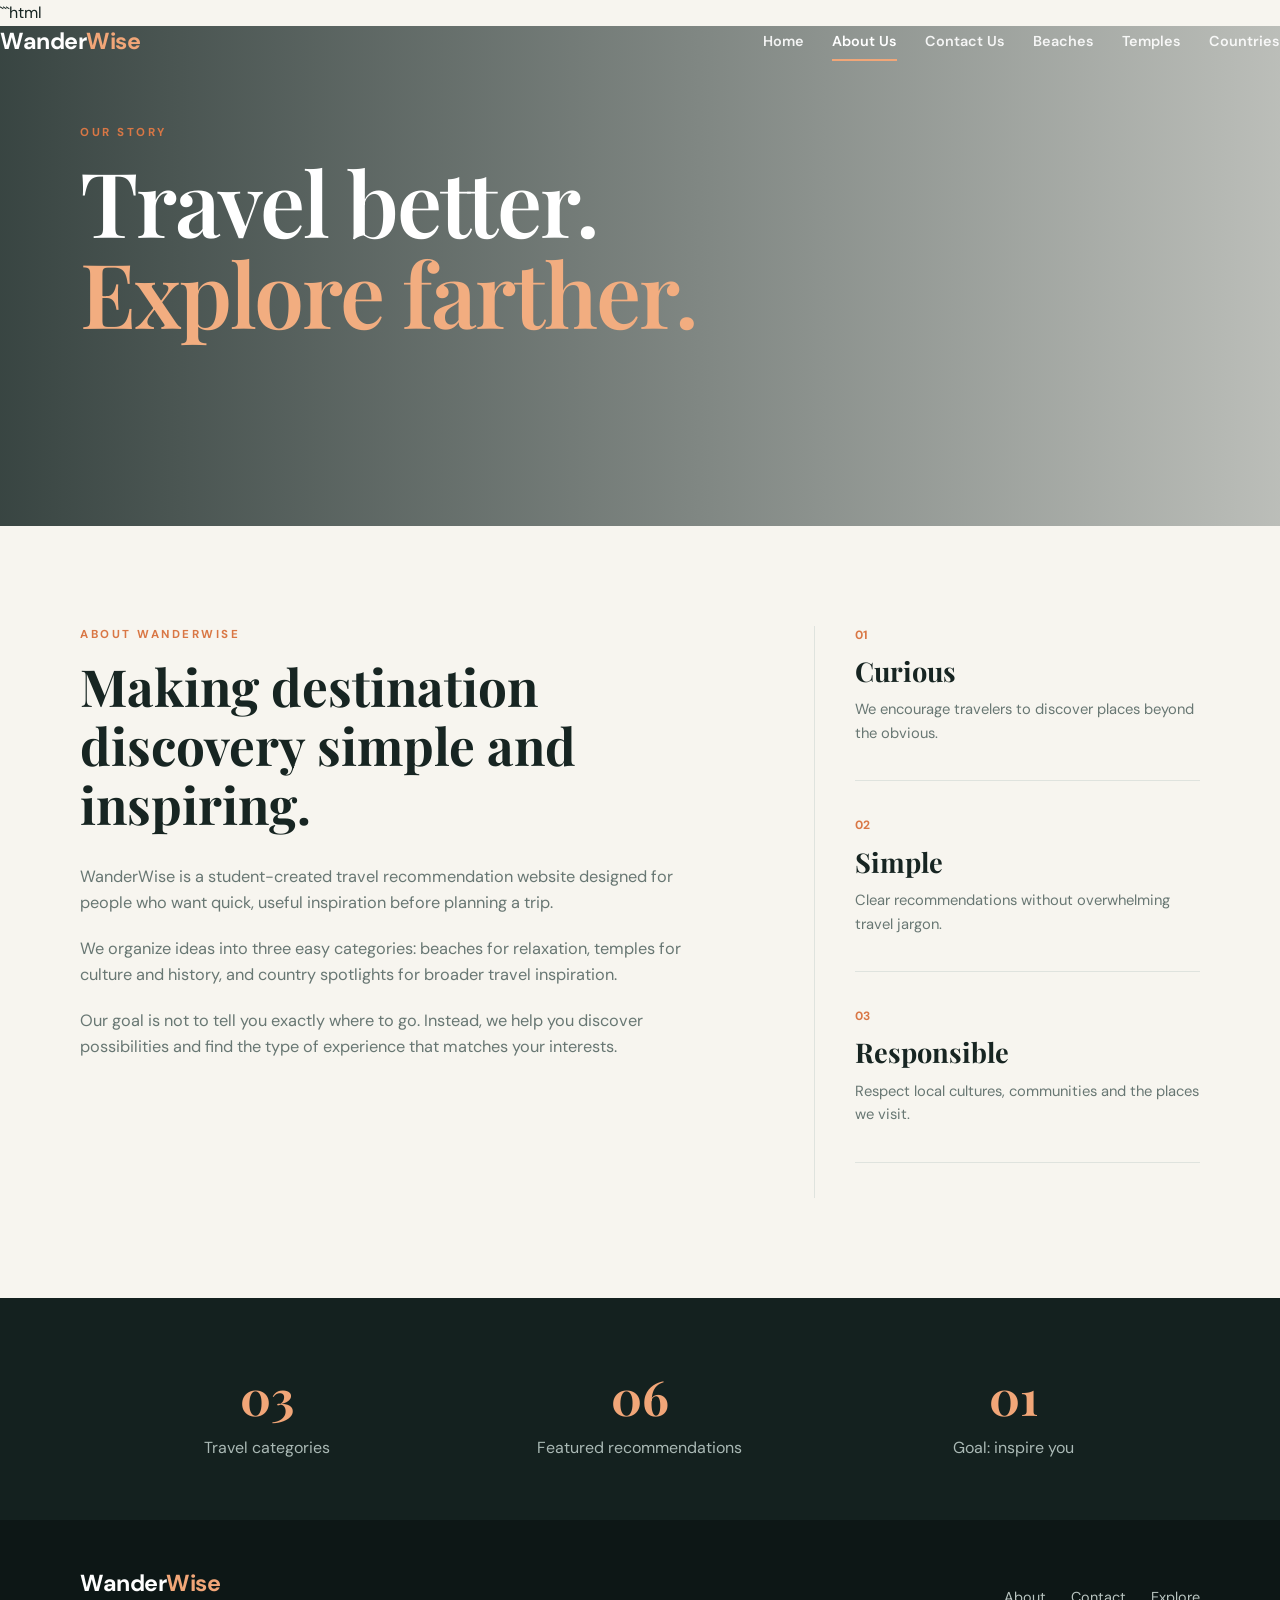
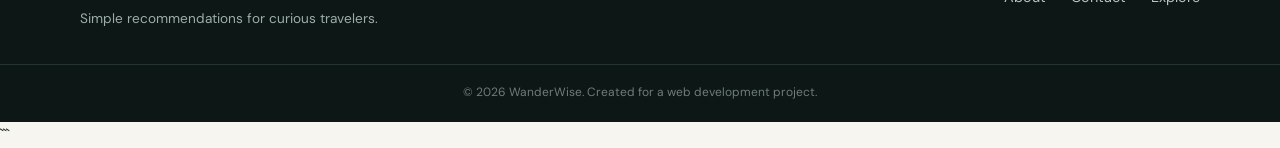
==== about.html @ 17f6d10f "added" ====
```html
<!DOCTYPE html>
<html lang="en">

<head>

    <meta charset="UTF-8">

    <meta name="viewport"
          content="width=device-width, initial-scale=1.0">

    <title>
        About Us | WanderWise
    </title>

    <link rel="stylesheet" href="style.css">

</head>


<body>


<header class="site-header">

    <nav class="navbar">

        <a href="index.html" class="logo">
            Wander<span>Wise</span>
        </a>

        <button class="menu-toggle">
            ☰
        </button>

        <div class="nav-links">

            <a href="index.html">
                Home
            </a>

            <a href="about.html" class="active">
                About Us
            </a>

            <a href="contact.html">
                Contact Us
            </a>

            <a href="index.html#beaches">
                Beaches
            </a>

            <a href="index.html#temples">
                Temples
            </a>

            <a href="index.html#countries">
                Countries
            </a>

        </div>

    </nav>

</header>


<main>


<section class="page-hero about-hero">

    <div class="container">

        <p class="eyebrow">
            OUR STORY
        </p>

        <h1>
            Travel better.
            <br>
            <span>Explore farther.</span>
        </h1>

    </div>

</section>



<section class="about-content container">


    <div class="about-main">

        <p class="eyebrow">
            ABOUT WANDERWISE
        </p>

        <h2>
            Making destination discovery
            simple and inspiring.
        </h2>

        <p>

            WanderWise is a student-created travel
            recommendation website designed for people
            who want quick, useful inspiration before
            planning a trip.

        </p>

        <p>

            We organize ideas into three easy categories:
            beaches for relaxation, temples for culture
            and history, and country spotlights for
            broader travel inspiration.

        </p>

        <p>

            Our goal is not to tell you exactly where
            to go. Instead, we help you discover
            possibilities and find the type of experience
            that matches your interests.

        </p>

    </div>


    <aside class="values">


        <div>

            <span>
                01
            </span>

            <h3>
                Curious
            </h3>

            <p>
                We encourage travelers to discover
                places beyond the obvious.
            </p>

        </div>


        <div>

            <span>
                02
            </span>

            <h3>
                Simple
            </h3>

            <p>
                Clear recommendations without
                overwhelming travel jargon.
            </p>

        </div>


        <div>

            <span>
                03
            </span>

            <h3>
                Responsible
            </h3>

            <p>
                Respect local cultures, communities
                and the places we visit.
            </p>

        </div>


    </aside>


</section>



<section class="dark-section">

    <div class="container stats">

        <div>

            <strong>
                03
            </strong>

            <span>
                Travel categories
            </span>

        </div>


        <div>

            <strong>
                06
            </strong>

            <span>
                Featured recommendations
            </span>

        </div>


        <div>

            <strong>
                01
            </strong>

            <span>
                Goal: inspire you
            </span>

        </div>

    </div>

</section>


</main>



<footer>

    <div class="container footer-inner">

        <div>

            <a href="index.html" class="logo">
                Wander<span>Wise</span>
            </a>

            <p>
                Simple recommendations for curious travelers.
            </p>

        </div>


        <div class="footer-links">

            <a href="about.html">
                About
            </a>

            <a href="contact.html">
                Contact
            </a>

            <a href="index.html#recommendations">
                Explore
            </a>

        </div>

    </div>


    <p class="copyright">

        © 2026 WanderWise.
        Created for a web development project.

    </p>

</footer>


<script src="script.js"></script>

</body>

</html>
```
---- style.css ----
@import url('https://fonts.googleapis.com/css2?family=DM+Sans:wght@400;500;600;700&family=Playfair+Display:wght@500;600;700&display=swap');


:root {

    --ink: #172522;
    --muted: #687773;
    --cream: #f7f5ef;
    --paper: #ffffff;
    --accent: #d97745;
    --line: #dfe3de;
    --dark: #14211f;

}


* {

    box-sizing: border-box;
    margin: 0;
    padding: 0;

}


html {

    scroll-behavior: smooth;

}


body {

    font-family: 'DM Sans', sans-serif;

    color: var(--ink);

    background: var(--cream);

    line-height: 1.6;

}


.container {

    width: min(1120px, 90%);

    margin: auto;

}


/* ================= HEADER ================= */

.site-header {

    position: absolute;

    top: 0;

    left: 0;

    width: 100%;

    z-index: 10;

}


.navbar {

    height: 84px;

    display: flex;

    align-items: center;

    justify-content: space-between;

}


.logo {

    font-weight: 700;

    font-size: 1.45rem;

    text-decoration: none;

    color: white;

    letter-spacing: -0.5px;

}


.logo span {

    color: #f1a678;

}


.nav-links {

    display: flex;

    gap: 28px;

    align-items: center;

}


.nav-links a {

    color: white;

    text-decoration: none;

    font-size: 0.9rem;

    font-weight: 600;

    opacity: 0.9;

    position: relative;

}


.nav-links a:hover,
.nav-links a.active {

    opacity: 1;

}


.nav-links a.active::after {

    content: '';

    height: 2px;

    background: #f1a678;

    position: absolute;

    left: 0;

    right: 0;

    bottom: -7px;

}


.menu-toggle {

    display: none;

    background: none;

    border: 0;

    color: white;

    font-size: 1.7rem;

}


/* ================= HERO ================= */

.hero {

    min-height: 680px;

    background:

        url('https://images.unsplash.com/photo-1500534623283-312aade485b7?auto=format&fit=crop&w=1800&q=90')

        center / cover;

}


.hero-overlay {

    min-height: 680px;

    background:

        linear-gradient(
            90deg,
            rgba(10, 25, 23, 0.82),
            rgba(10, 25, 23, 0.25)
        );

}


.hero-content {

    padding-top: 205px;

    color: white;

}


.eyebrow {

    font-size: 0.72rem;

    letter-spacing: 2.5px;

    font-weight: 700;

    color: var(--accent);

    margin-bottom: 13px;

}


.hero h1,
.page-hero h1 {

    font-family: 'Playfair Display', serif;

    font-size: clamp(3.2rem, 7vw, 6rem);

    line-height: 1.02;

    font-weight: 600;

    letter-spacing: -2px;

}


.hero h1 span,
.page-hero h1 span {

    color: #f2ad80;

}


.hero-text {

    max-width: 590px;

    margin: 25px 0 32px;

    font-size: 1.1rem;

    color: #e6ece9;

}


.btn {

    display: inline-block;

    background: var(--accent);

    color: white;

    border: 0;

    padding: 14px 24px;

    text-decoration: none;

    font-weight: 700;

    cursor: pointer;

    font-family: inherit;

}


.btn:hover {

    background: #bd5e31;

}


/* ================= INTRO ================= */

.intro {

    display: grid;

    grid-template-columns: 1fr 1fr;

    gap: 80px;

    padding: 100px 0 80px;

    align-items: end;

}


.intro h2,
.section-heading h2,
.about-main h2,
.contact-info h2 {

    font-family: 'Playfair Display', serif;

    font-size: clamp(2rem, 4vw, 3.2rem);

    line-height: 1.15;

}


.intro > p {

    color: var(--muted);

    font-size: 1.05rem;

}


/* ================= SECTIONS ================= */

.section {

    padding-bottom: 110px;

}


.section-heading {

    margin-bottom: 60px;

}


.category {

    margin-top: 65px;

}


.category-title {

    display: flex;

    justify-content: space-between;

    align-items: end;

    border-bottom: 1px solid var(--line);

    padding-bottom: 18px;

    margin-bottom: 26px;

}


.category-title > div {

    display: flex;

    align-items: center;

    gap: 20px;

}


.category-title h3 {

    font-family: 'Playfair Display', serif;

    font-size: 2.1rem;

}


.category-title > p {

    color: var(--muted);

}


.number {

    font-size: 0.75rem;

    color: var(--accent);

    font-weight: 700;

}


.cards {

    display: grid;

    grid-template-columns: 1fr 1fr;

    gap: 28px;

}


/* ================= CARDS ================= */

.card {

    background: var(--paper);

    overflow: hidden;

    box-shadow:
        0 7px 25px rgba(20, 33, 31, 0.06);

}


.card img {

    width: 100%;

    height: 290px;

    object-fit: cover;

    display: block;

}


.card-body {

    padding: 25px 27px 28px;

}


.tag {

    font-size: 0.68rem;

    text-transform: uppercase;

    letter-spacing: 1.5px;

    color: var(--accent);

    font-weight: 700;

}


.card h4 {

    font-family: 'Playfair Display', serif;

    font-size: 1.65rem;

    margin: 7px 0;

}


.card p {

    color: var(--muted);

}


/* ================= QUOTE ================= */

.quote {

    background: var(--dark);

    color: white;

    padding: 80px 0;

    text-align: center;

}


.quote p {

    font-family: 'Playfair Display', serif;

    font-size: 2.1rem;

    max-width: 780px;

    margin: auto;

    line-height: 1.3;

}


.quote span {

    display: block;

    margin-top: 16px;

    color: #9eb0ab;

    font-size: 0.9rem;

}


/* ================= FOOTER ================= */

footer {

    background: #0d1716;

    color: #9caeaa;

    padding: 45px 0 20px;

}


.footer-inner {

    display: flex;

    justify-content: space-between;

    align-items: center;

}


.footer-inner .logo {

    color: white;

}


.footer-inner p {

    font-size: 0.85rem;

    margin-top: 5px;

}


.footer-links {

    display: flex;

    gap: 25px;

}


.footer-links a {

    color: #b9c5c1;

    text-decoration: none;

    font-size: 0.9rem;

}


.copyright {

    text-align: center;

    border-top: 1px solid #253330;

    margin-top: 35px;

    padding-top: 18px;

    font-size: 0.75rem;

    color: #6f7d79;

}


/* ================= INNER PAGE HERO ================= */

.page-hero {

    min-height: 500px;

    color: white;

    display: flex;

    align-items: end;

    padding-bottom: 90px;

    background-size: cover;

    background-position: center;

}


.about-hero {

    background-image:

        linear-gradient(
            90deg,
            rgba(9, 25, 23, 0.8),
            rgba(9, 25, 23, 0.25)
        ),

        url('https://images.unsplash.com/photo-1530789253388-582c481c54b0?auto=format&fit=crop&w=1800&q=85');

}


.contact-hero {

    background-image:

        linear-gradient(
            90deg,
            rgba(9, 25, 23, 0.82),
            rgba(9, 25, 23, 0.3)
        ),

        url('https://images.unsplash.com/photo-1494783367193-149034c05e8f?auto=format&fit=crop&w=1800&q=85');

}


/* ================= ABOUT ================= */

.about-content {

    display: grid;

    grid-template-columns: 1.25fr 0.75fr;

    gap: 90px;

    padding: 100px 0;

}


.about-main h2 {

    margin-bottom: 30px;

}


.about-main p:not(.eyebrow) {

    color: var(--muted);

    margin-bottom: 20px;

    font-size: 1.02rem;

}


.values {

    border-left: 1px solid var(--line);

    padding-left: 40px;

}


.values div {

    padding: 0 0 35px;

    margin-bottom: 35px;

    border-bottom: 1px solid var(--line);

}


.values span {

    color: var(--accent);

    font-weight: 700;

    font-size: 0.75rem;

}


.values h3 {

    font-family: 'Playfair Display', serif;

    font-size: 1.7rem;

    margin: 5px 0;

}


.values p {

    color: var(--muted);

    font-size: 0.92rem;

}


.dark-section {

    background: var(--dark);

    color: white;

    padding: 60px 0;

}


.stats {

    display: grid;

    grid-template-columns: repeat(3, 1fr);

    text-align: center;

}


.stats strong {

    display: block;

    font-family: 'Playfair Display', serif;

    font-size: 3rem;

    color: #f1a678;

}


.stats span {

    color: #aab9b5;

}


/* ================= CONTACT ================= */

.contact-grid {

    display: grid;

    grid-template-columns: 0.8fr 1.2fr;

    gap: 100px;

    padding: 100px 0;

}


.contact-info h2 {

    margin-bottom: 20px;

}


.contact-info > p:not(.eyebrow) {

    color: var(--muted);

    margin-bottom: 40px;

}


.contact-detail {

    padding: 18px 0;

    border-top: 1px solid var(--line);

}


.contact-detail strong {

    display: block;

    font-size: 0.75rem;

    text-transform: uppercase;

    letter-spacing: 1px;

    color: var(--accent);

}


.contact-detail span {

    color: var(--muted);

}


.contact-form {

    background: white;

    padding: 40px;

    box-shadow:
        0 10px 35px rgba(20, 33, 31, 0.07);

}


.contact-form label {

    display: block;

    font-weight: 600;

    font-size: 0.85rem;

    margin: 0 0 7px;

}


.contact-form input,
.contact-form textarea {

    width: 100%;

    border: 1px solid #d7ddda;

    padding: 13px 14px;

    margin-bottom: 20px;

    font: inherit;

    background: #fafbf9;

    outline: none;

}


.contact-form input:focus,
.contact-form textarea:focus {

    border-color: var(--accent);

}


.form-message {

    font-size: 0.85rem;

    color: var(--accent);

    margin-top: 12px;

}


/* ================= MOBILE ================= */

@media (max-width: 760px) {


    .nav-links {

        display: none;

        position: absolute;

        top: 70px;

        left: 5%;

        right: 5%;

        background: #14211f;

        padding: 22px;

        flex-direction: column;

        gap: 18px;

    }


    .nav-links.open {

        display: flex;

    }


    .menu-toggle {

        display: block;

    }


    .hero,
    .hero-overlay {

        min-height: 620px;

    }


    .hero-content {

        padding-top: 160px;

    }


    .intro,
    .about-content,
    .contact-grid {

        grid-template-columns: 1fr;

        gap: 40px;

        padding-top: 70px;

    }


    .cards {

        grid-template-columns: 1fr;

    }


    .category-title {

        display: block;

    }


    .category-title > p {

        margin-top: 8px;

    }


    .card img {

        height: 240px;

    }


    .page-hero {

        min-height: 430px;

        padding-bottom: 60px;

    }


    .about-content {

        padding-bottom: 70px;

    }


    .values {

        border-left: 0;

        border-top: 1px solid var(--line);

        padding: 35px 0 0;

    }


    .stats {

        grid-template-columns: 1fr;

        gap: 30px;

    }


    .contact-grid {

        padding-bottom: 80px;

    }


    .footer-inner {

        display: block;

    }


    .footer-links {

        margin-top: 25px;

    }


    .quote p {

        font-size: 1.6rem;

    }

}
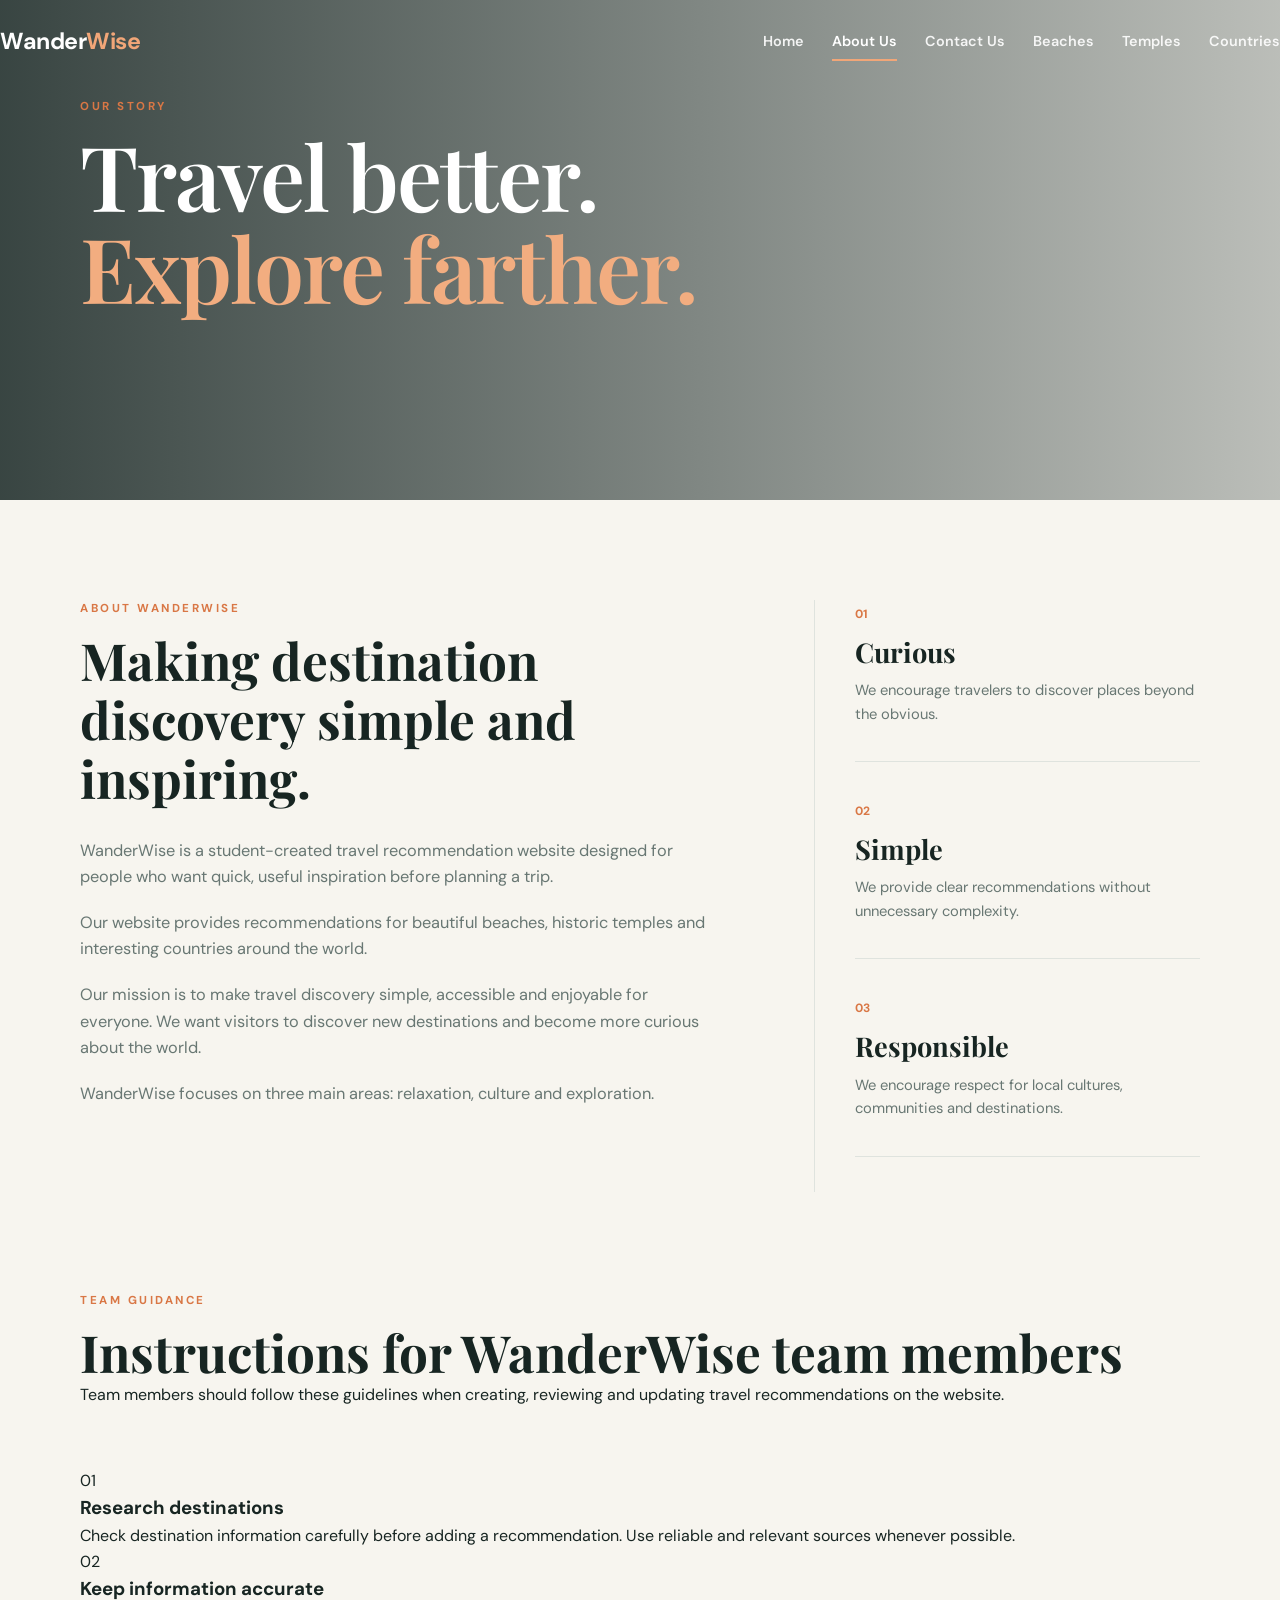
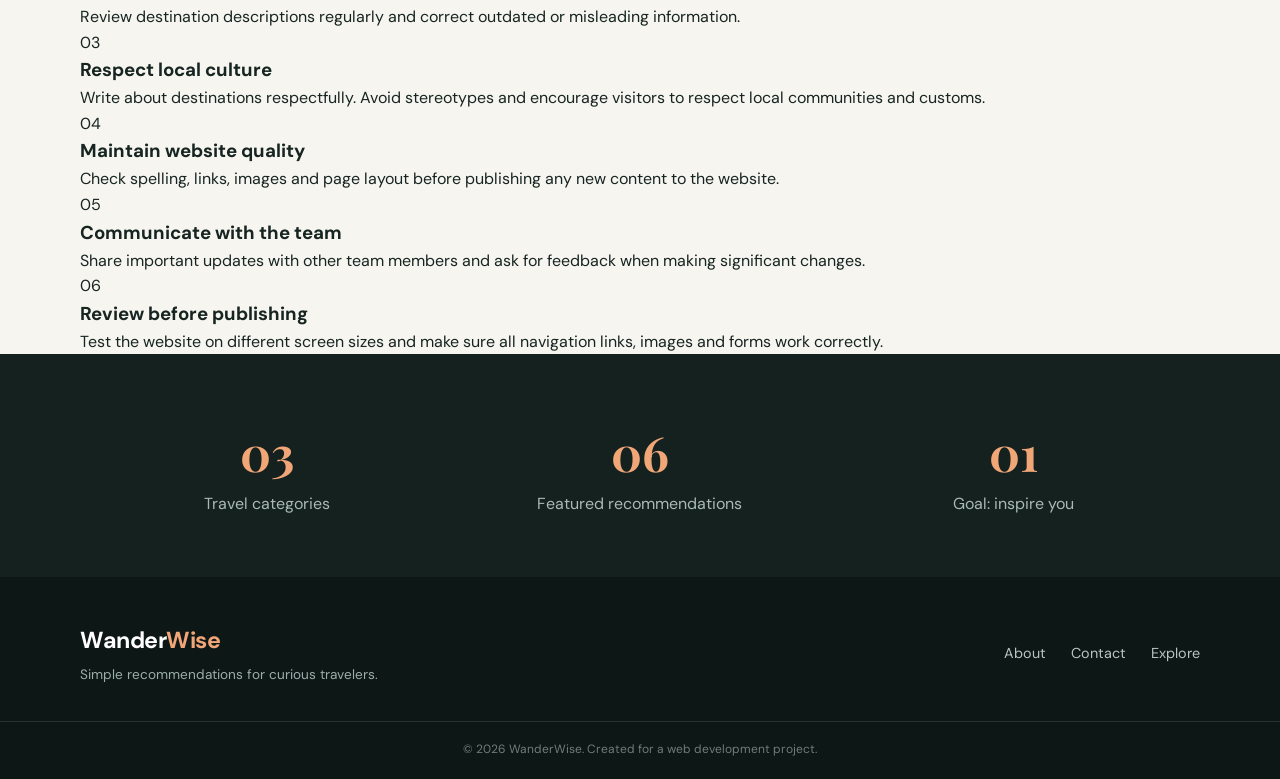
==== commit 259fda5b: "added" ====
--- a/about.html
+++ b/about.html
@@ -1,4 +1,3 @@
-```html
 <!DOCTYPE html>
 <html lang="en">
 
@@ -21,6 +20,8 @@
 <body>
 
 
+<!-- ================= NAVIGATION ================= -->
+
 <header class="site-header">
 
     <nav class="navbar">
@@ -29,7 +30,7 @@
             Wander<span>Wise</span>
         </a>
 
-        <button class="menu-toggle">
+        <button class="menu-toggle" aria-label="Open navigation">
             ☰
         </button>
 
@@ -69,6 +70,8 @@
 <main>
 
 
+<!-- ================= ABOUT HERO ================= -->
+
 <section class="page-hero about-hero">
 
     <div class="container">
@@ -78,9 +81,12 @@
         </p>
 
         <h1>
+
             Travel better.
             <br>
+
             <span>Explore farther.</span>
+
         </h1>
 
     </div>
@@ -88,9 +94,9 @@
 </section>
 
 
+<!-- ================= COMPANY INFORMATION ================= -->
 
 <section class="about-content container">
-
 
     <div class="about-main">
 
@@ -114,27 +120,34 @@
 
         <p>
 
-            We organize ideas into three easy categories:
-            beaches for relaxation, temples for culture
-            and history, and country spotlights for
-            broader travel inspiration.
+            Our website provides recommendations for
+            beautiful beaches, historic temples and
+            interesting countries around the world.
 
         </p>
 
         <p>
 
-            Our goal is not to tell you exactly where
-            to go. Instead, we help you discover
-            possibilities and find the type of experience
-            that matches your interests.
+            Our mission is to make travel discovery
+            simple, accessible and enjoyable for everyone.
+            We want visitors to discover new destinations
+            and become more curious about the world.
+
+        </p>
+
+        <p>
+
+            WanderWise focuses on three main areas:
+            relaxation, culture and exploration.
 
         </p>
 
     </div>
 
 
+    <!-- ================= COMPANY VALUES ================= -->
+
     <aside class="values">
-
 
         <div>
 
@@ -165,8 +178,8 @@
             </h3>
 
             <p>
-                Clear recommendations without
-                overwhelming travel jargon.
+                We provide clear recommendations
+                without unnecessary complexity.
             </p>
 
         </div>
@@ -183,19 +196,182 @@
             </h3>
 
             <p>
-                Respect local cultures, communities
-                and the places we visit.
-            </p>
-
-        </div>
-
+                We encourage respect for local cultures,
+                communities and destinations.
+            </p>
+
+        </div>
 
     </aside>
 
-
 </section>
 
 
+<!-- ================= TEAM GUIDANCE ================= -->
+
+<section class="team-guidelines">
+
+    <div class="container">
+
+        <div class="section-heading">
+
+            <p class="eyebrow">
+                TEAM GUIDANCE
+            </p>
+
+            <h2>
+                Instructions for WanderWise team members
+            </h2>
+
+            <p class="guidelines-intro">
+
+                Team members should follow these guidelines
+                when creating, reviewing and updating travel
+                recommendations on the website.
+
+            </p>
+
+        </div>
+
+
+        <div class="guideline-grid">
+
+
+            <div class="guideline-card">
+
+                <span class="guideline-number">
+                    01
+                </span>
+
+                <h3>
+                    Research destinations
+                </h3>
+
+                <p>
+
+                    Check destination information carefully
+                    before adding a recommendation. Use
+                    reliable and relevant sources whenever
+                    possible.
+
+                </p>
+
+            </div>
+
+
+            <div class="guideline-card">
+
+                <span class="guideline-number">
+                    02
+                </span>
+
+                <h3>
+                    Keep information accurate
+                </h3>
+
+                <p>
+
+                    Review destination descriptions regularly
+                    and correct outdated or misleading
+                    information.
+
+                </p>
+
+            </div>
+
+
+            <div class="guideline-card">
+
+                <span class="guideline-number">
+                    03
+                </span>
+
+                <h3>
+                    Respect local culture
+                </h3>
+
+                <p>
+
+                    Write about destinations respectfully.
+                    Avoid stereotypes and encourage visitors
+                    to respect local communities and customs.
+
+                </p>
+
+            </div>
+
+
+            <div class="guideline-card">
+
+                <span class="guideline-number">
+                    04
+                </span>
+
+                <h3>
+                    Maintain website quality
+                </h3>
+
+                <p>
+
+                    Check spelling, links, images and page
+                    layout before publishing any new content
+                    to the website.
+
+                </p>
+
+            </div>
+
+
+            <div class="guideline-card">
+
+                <span class="guideline-number">
+                    05
+                </span>
+
+                <h3>
+                    Communicate with the team
+                </h3>
+
+                <p>
+
+                    Share important updates with other team
+                    members and ask for feedback when making
+                    significant changes.
+
+                </p>
+
+            </div>
+
+
+            <div class="guideline-card">
+
+                <span class="guideline-number">
+                    06
+                </span>
+
+                <h3>
+                    Review before publishing
+                </h3>
+
+                <p>
+
+                    Test the website on different screen
+                    sizes and make sure all navigation links,
+                    images and forms work correctly.
+
+                </p>
+
+            </div>
+
+
+        </div>
+
+    </div>
+
+</section>
+
+
+<!-- ================= STATISTICS ================= -->
 
 <section class="dark-section">
 
@@ -247,6 +423,7 @@
 </main>
 
 
+<!-- ================= FOOTER ================= -->
 
 <footer>
 
@@ -298,5 +475,4 @@
 
 </body>
 
-</html>
-```+</html>
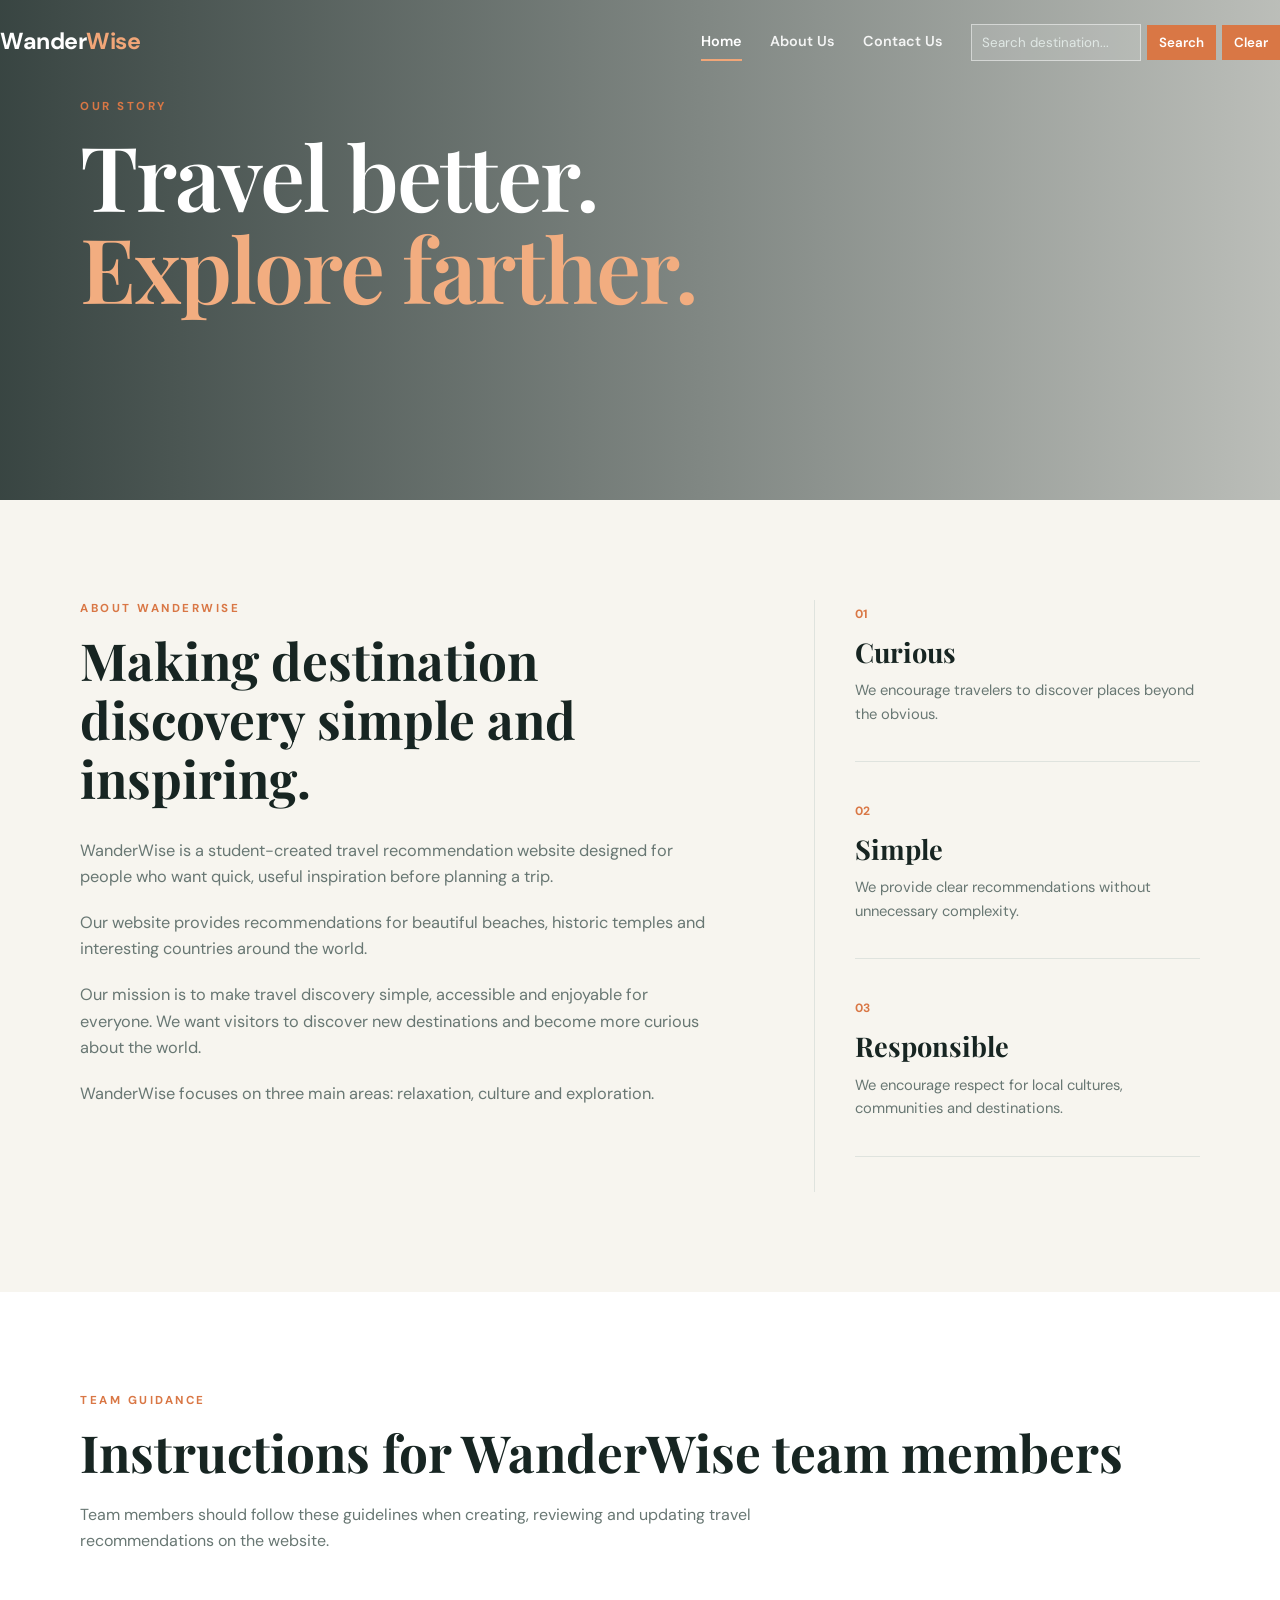
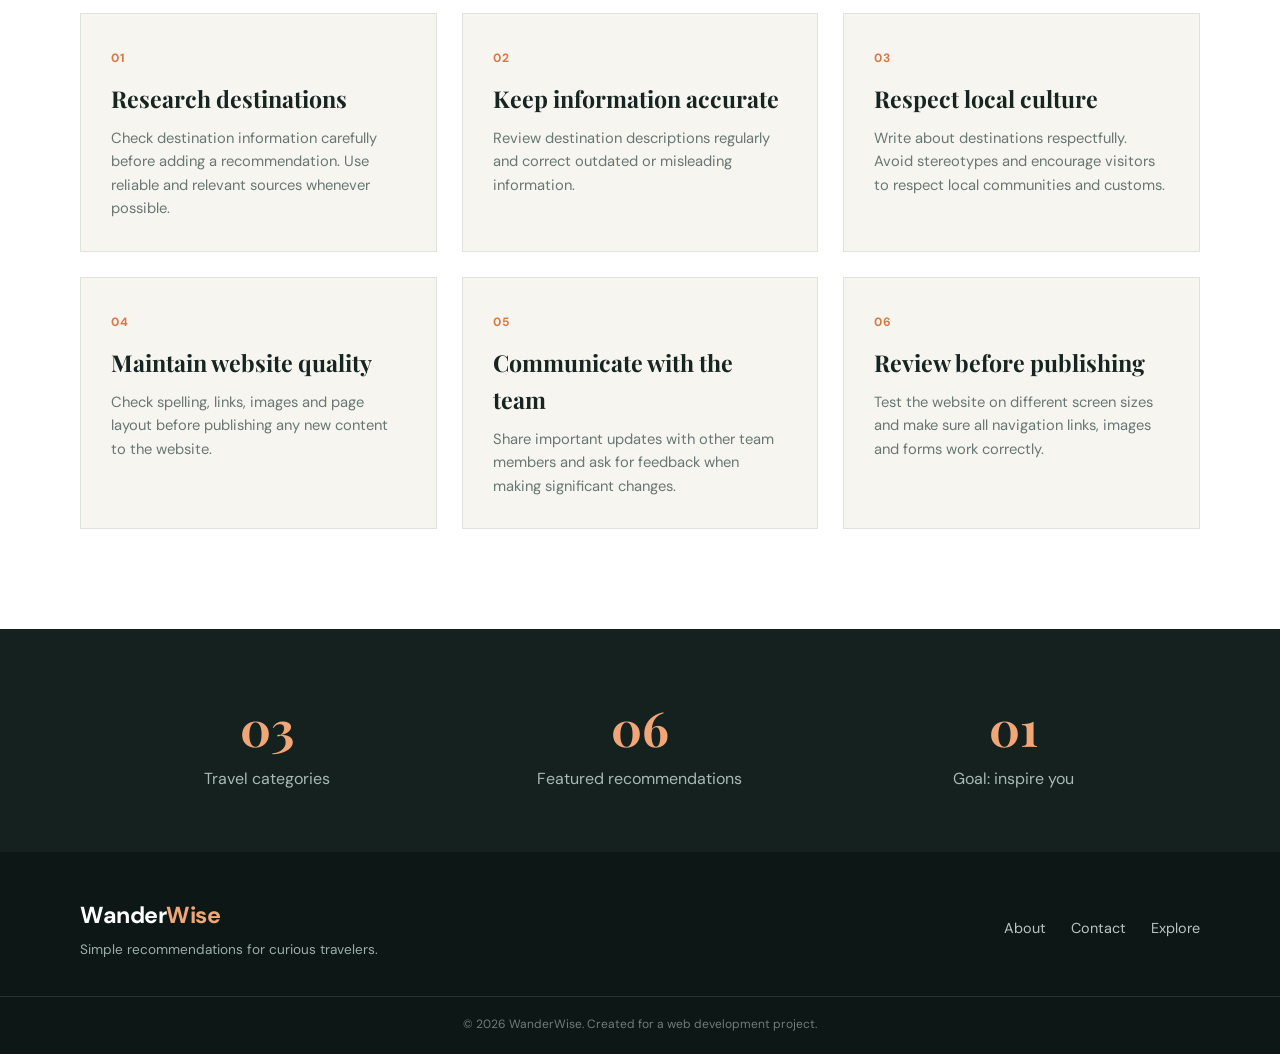
==== commit a48edf0b: "added" ====
--- a/about.html
+++ b/about.html
@@ -26,39 +26,68 @@
 
     <nav class="navbar">
 
+        <!-- Website Logo -->
+
         <a href="index.html" class="logo">
             Wander<span>Wise</span>
         </a>
 
+
+        <!-- Mobile Menu Button -->
+
         <button class="menu-toggle" aria-label="Open navigation">
             ☰
         </button>
 
+
+        <!-- Navigation Bar -->
+
         <div class="nav-links">
 
-            <a href="index.html">
+            <!-- Home -->
+
+            <a href="index.html" class="active">
                 Home
             </a>
 
-            <a href="about.html" class="active">
+
+            <!-- About Us -->
+
+            <a href="about.html">
                 About Us
             </a>
+
+
+            <!-- Contact Us -->
 
             <a href="contact.html">
                 Contact Us
             </a>
 
-            <a href="index.html#beaches">
-                Beaches
-            </a>
-
-            <a href="index.html#temples">
-                Temples
-            </a>
-
-            <a href="index.html#countries">
-                Countries
-            </a>
+
+            <!-- Search Form -->
+
+            <form class="search-form" id="searchForm">
+
+                <input
+                    type="text"
+                    id="searchInput"
+                    placeholder="Search destination..."
+                    aria-label="Search destination"
+                >
+
+                <button type="submit">
+                    Search
+                </button>
+
+                <button
+                    type="button"
+                    id="clearSearch"
+                >
+                    Clear
+                </button>
+
+            </form>
 
         </div>
 
--- a/style.css
+++ b/style.css
@@ -1077,3 +1077,198 @@
     }
 
 }
+
+/* ================= TEAM GUIDELINES ================= */
+
+.team-guidelines {
+
+    background: #ffffff;
+
+    padding: 100px 0;
+
+}
+
+
+.guidelines-intro {
+
+    max-width: 700px;
+
+    color: var(--muted);
+
+    margin-top: 20px;
+
+}
+
+
+.guideline-grid {
+
+    display: grid;
+
+    grid-template-columns: repeat(3, 1fr);
+
+    gap: 25px;
+
+    margin-top: 50px;
+
+}
+
+
+.guideline-card {
+
+    background: var(--cream);
+
+    padding: 30px;
+
+    border: 1px solid var(--line);
+
+    transition: transform 0.25s ease,
+                box-shadow 0.25s ease;
+
+}
+
+
+.guideline-card:hover {
+
+    transform: translateY(-5px);
+
+    box-shadow:
+        0 10px 30px rgba(20, 33, 31, 0.08);
+
+}
+
+
+.guideline-number {
+
+    color: var(--accent);
+
+    font-size: 0.75rem;
+
+    font-weight: 700;
+
+    letter-spacing: 1px;
+
+}
+
+
+.guideline-card h3 {
+
+    font-family: 'Playfair Display', serif;
+
+    font-size: 1.45rem;
+
+    margin: 10px 0;
+
+}
+
+
+.guideline-card p {
+
+    color: var(--muted);
+
+    font-size: 0.92rem;
+
+}
+
+
+/* ================= MOBILE TEAM GUIDELINES ================= */
+
+@media (max-width: 760px) {
+
+    .guideline-grid {
+
+        grid-template-columns: 1fr;
+
+    }
+
+    .team-guidelines {
+
+        padding: 70px 0;
+
+    }
+
+}
+
+
+/* ================= SEARCH BAR ================= */
+
+.search-form {
+
+    display: flex;
+
+    align-items: center;
+
+    gap: 6px;
+
+}
+
+
+.search-form input {
+
+    width: 170px;
+
+    padding: 9px 10px;
+
+    border: 1px solid rgba(255,255,255,0.5);
+
+    background: rgba(255,255,255,0.12);
+
+    color: white;
+
+    outline: none;
+
+    font-family: inherit;
+
+}
+
+
+.search-form input::placeholder {
+
+    color: #e0e8e5;
+
+}
+
+
+.search-form button {
+
+    padding: 9px 12px;
+
+    border: none;
+
+    background: var(--accent);
+
+    color: white;
+
+    cursor: pointer;
+
+    font-family: inherit;
+
+    font-weight: 600;
+
+}
+
+
+.search-form button:hover {
+
+    background: #bd5e31;
+
+}
+
+
+@media (max-width: 760px) {
+
+    .search-form {
+
+        width: 100%;
+
+        flex-wrap: wrap;
+
+    }
+
+
+    .search-form input {
+
+        width: 100%;
+
+    }
+
+}
